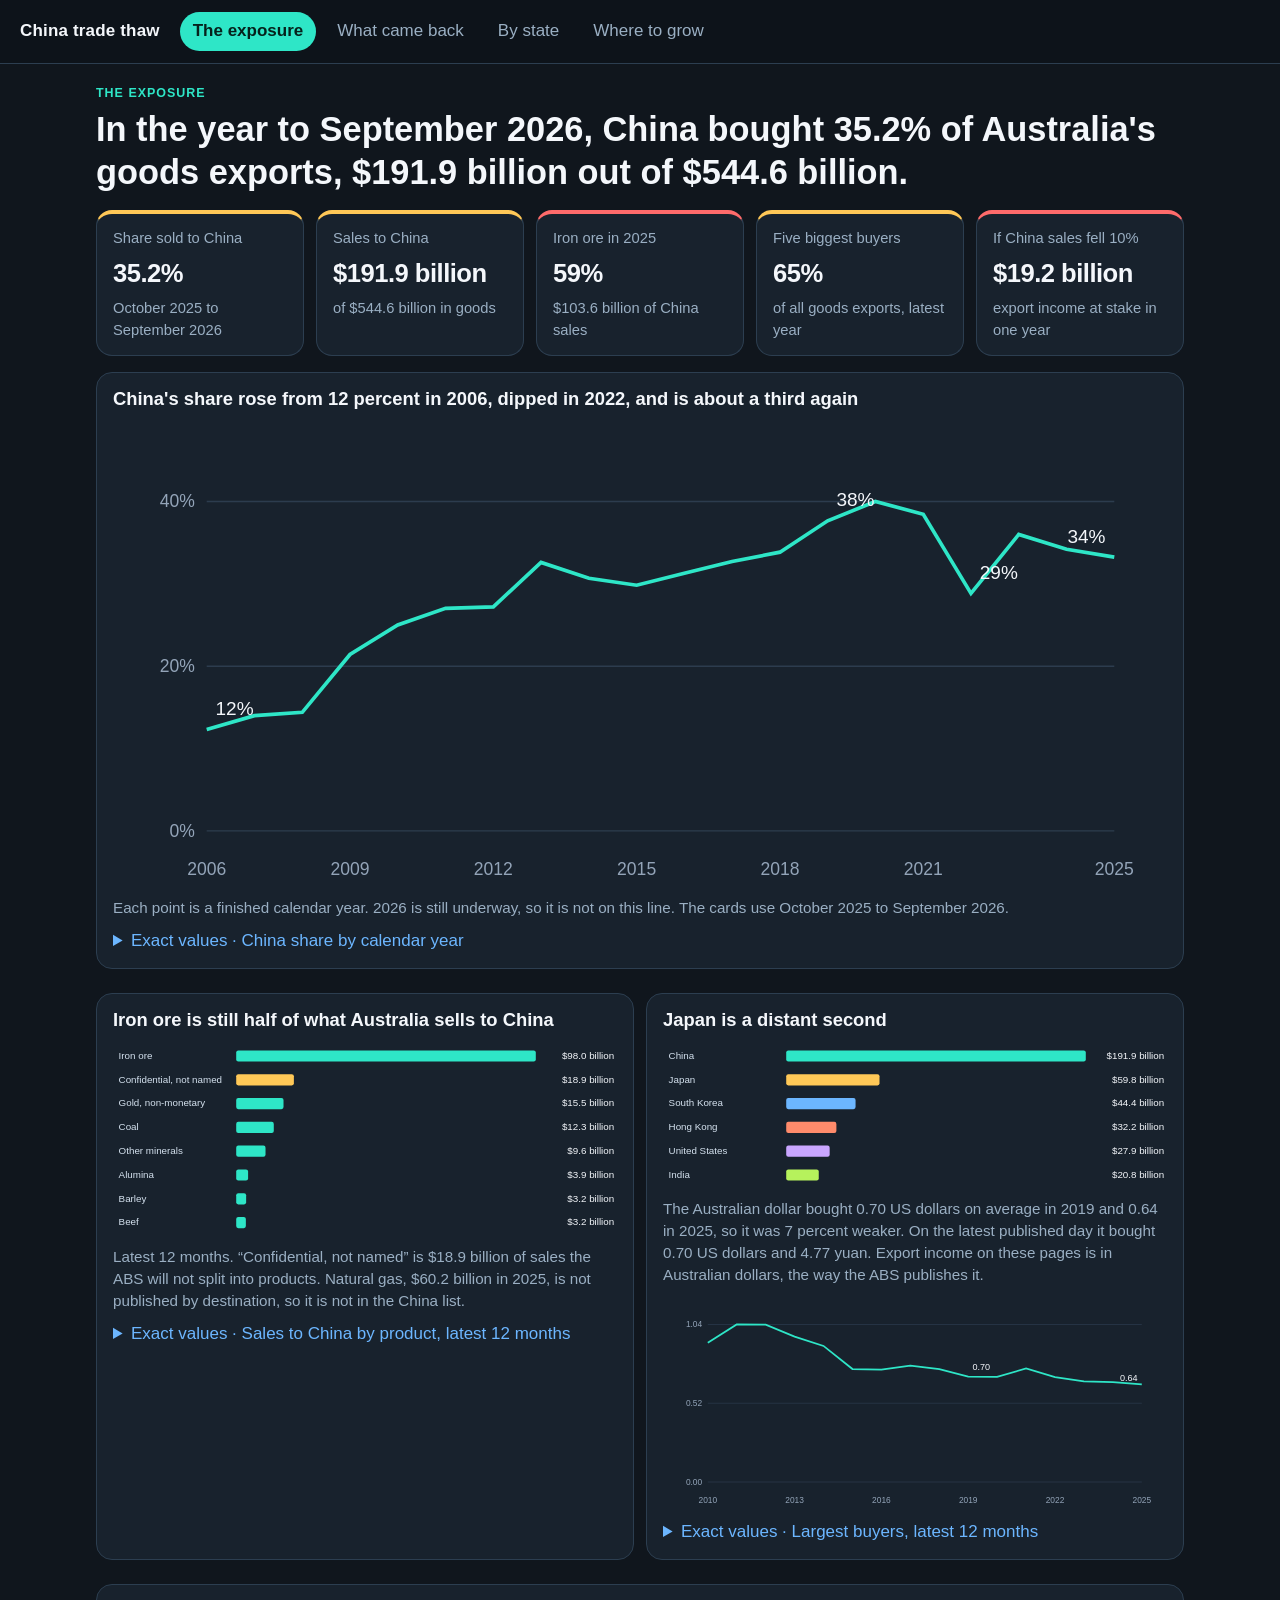
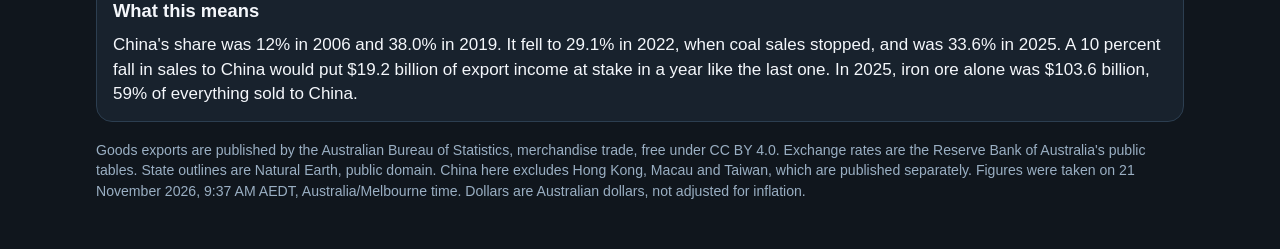
==== site/index.html @ 38d075c1 "Add the China trade thaw briefing and lakehouse. Merchandise exports from the ABS API show how much " ====
<!DOCTYPE html>
<html lang="en-AU">
<head>
<meta charset="utf-8">
<meta name="viewport" content="width=device-width, initial-scale=1">
<title>The exposure · China trade thaw</title>
<link rel="icon" href="favicon.ico">
<link rel="stylesheet" href="assets/style.css">
</head>
<body>
<header class="top">
  <div class="brand">China trade thaw</div>
  <nav><a href="index.html" aria-current="page">The exposure</a><a href="recovery.html">What came back</a><a href="states.html">By state</a><a href="grow.html">Where to grow</a></nav>
</header>
<main>

<section class="banner">
  <p class="kicker">The exposure</p>
  <h1>In the year to September 2026, China bought 35.2% of Australia's goods exports, $191.9 billion out of $544.6 billion.</h1>
</section>
<section class="kpis"><article class="kpi status-part"><p class="kpi-label">Share sold to China</p><p class="kpi-value">35.2%</p><p class="kpi-detail">October 2025 to September 2026</p></article><article class="kpi status-part"><p class="kpi-label">Sales to China</p><p class="kpi-value">$191.9 billion</p><p class="kpi-detail">of $544.6 billion in goods</p></article><article class="kpi status-down"><p class="kpi-label">Iron ore in 2025</p><p class="kpi-value">59%</p><p class="kpi-detail">$103.6 billion of China sales</p></article><article class="kpi status-part"><p class="kpi-label">Five biggest buyers</p><p class="kpi-value">65%</p><p class="kpi-detail">of all goods exports, latest year</p></article><article class="kpi status-down"><p class="kpi-label">If China sales fell 10%</p><p class="kpi-value">$19.2 billion</p><p class="kpi-detail">export income at stake in one year</p></article></section>
<section class="card">
  <h2>China's share rose from 12 percent in 2006, dipped in 2022, and is about a third again</h2>
  <svg class="chart" data-chart="china-share" viewBox="0 0 720 320" role="img" width="100%"><line x1="64" y1="55.0" x2="684" y2="55.0" stroke="#2c3c4e"></line><text class="chart-label" x="56" y="59.0" text-anchor="end" fill="#93a4b8" font-size="12">40%</text><line x1="64" y1="167.5" x2="684" y2="167.5" stroke="#2c3c4e"></line><text class="chart-label" x="56" y="171.5" text-anchor="end" fill="#93a4b8" font-size="12">20%</text><line x1="64" y1="280.0" x2="684" y2="280.0" stroke="#2c3c4e"></line><text class="chart-label" x="56" y="284.0" text-anchor="end" fill="#93a4b8" font-size="12">0%</text><polyline fill="none" stroke="#2ee6c7" stroke-width="2.5" points="64.0,210.7 96.6,201.3 129.3,199.0 161.9,159.5 194.5,139.3 227.2,128.0 259.8,127.0 292.4,96.6 325.1,107.4 357.7,112.2 390.3,104.0 422.9,96.0 455.6,89.6 488.2,68.2 520.8,55.0 553.5,63.7 586.1,117.8 618.7,77.5 651.4,87.6 684.0,93.0"></polyline><text class="chart-label year-label" data-year="2006" x="64.0" y="310" text-anchor="middle" fill="#93a4b8" font-size="12">2006</text><text class="chart-label year-label" data-year="2009" x="161.9" y="310" text-anchor="middle" fill="#93a4b8" font-size="12">2009</text><text class="chart-label year-label" data-year="2012" x="259.8" y="310" text-anchor="middle" fill="#93a4b8" font-size="12">2012</text><text class="chart-label year-label" data-year="2015" x="357.7" y="310" text-anchor="middle" fill="#93a4b8" font-size="12">2015</text><text class="chart-label year-label" data-year="2018" x="455.6" y="310" text-anchor="middle" fill="#93a4b8" font-size="12">2018</text><text class="chart-label year-label" data-year="2021" x="553.5" y="310" text-anchor="middle" fill="#93a4b8" font-size="12">2021</text><text class="chart-label year-label" data-year="2025" x="684.0" y="310" text-anchor="middle" fill="#93a4b8" font-size="12">2025</text><text class="chart-label" x="70.0" y="200.7" text-anchor="start" fill="#f4f7fb" font-size="13">12%</text><text class="chart-label" x="494.2" y="58.2" text-anchor="start" fill="#f4f7fb" font-size="13">38%</text><text class="chart-label" x="592.1" y="107.8" text-anchor="start" fill="#f4f7fb" font-size="13">29%</text><text class="chart-label" x="678.0" y="83.0" text-anchor="end" fill="#f4f7fb" font-size="13">34%</text></svg>
  <p class="note">Each point is a finished calendar year. 2026 is still underway, so it is not on this line. The cards use October 2025 to September 2026.</p>
  <details class="exact"><summary>Exact values · China share by calendar year</summary><table><thead><tr><th>Year</th><th>China share</th><th>Sales to China</th><th>All goods exports</th></tr></thead><tbody><tr><td>2006</td><td>12.4%</td><td>$20.4 billion</td><td>$163.8 billion</td></tr><tr><td>2007</td><td>14.1%</td><td>$23.8 billion</td><td>$168.4 billion</td></tr><tr><td>2008</td><td>14.5%</td><td>$32.3 billion</td><td>$222.3 billion</td></tr><tr><td>2009</td><td>21.6%</td><td>$42.5 billion</td><td>$196.6 billion</td></tr><tr><td>2010</td><td>25.3%</td><td>$58.4 billion</td><td>$231.1 billion</td></tr><tr><td>2011</td><td>27.3%</td><td>$71.5 billion</td><td>$261.7 billion</td></tr><tr><td>2012</td><td>27.5%</td><td>$68.1 billion</td><td>$247.7 billion</td></tr><tr><td>2013</td><td>32.9%</td><td>$86.3 billion</td><td>$262.0 billion</td></tr><tr><td>2014</td><td>31.0%</td><td>$82.4 billion</td><td>$265.9 billion</td></tr><tr><td>2015</td><td>30.1%</td><td>$75.2 billion</td><td>$249.6 billion</td></tr><tr><td>2016</td><td>31.6%</td><td>$81.7 billion</td><td>$258.5 billion</td></tr><tr><td>2017</td><td>33.0%</td><td>$99.6 billion</td><td>$301.3 billion</td></tr><tr><td>2018</td><td>34.2%</td><td>$117.8 billion</td><td>$344.6 billion</td></tr><tr><td>2019</td><td>38.0%</td><td>$148.4 billion</td><td>$390.0 billion</td></tr><tr><td>2020</td><td>40.4%</td><td>$146.6 billion</td><td>$362.7 billion</td></tr><tr><td>2021</td><td>38.8%</td><td>$177.9 billion</td><td>$458.2 billion</td></tr><tr><td>2022</td><td>29.1%</td><td>$173.0 billion</td><td>$593.9 billion</td></tr><tr><td>2023</td><td>36.4%</td><td>$203.2 billion</td><td>$558.6 billion</td></tr><tr><td>2024</td><td>34.6%</td><td>$178.7 billion</td><td>$517.0 billion</td></tr><tr><td>2025</td><td>33.6%</td><td>$175.9 billion</td><td>$523.6 billion</td></tr></tbody></table></details>
</section>
<section class="grid-2">
  <article class="card">
    <h2>Iron ore is still half of what Australia sells to China</h2>
    <svg class="chart" data-chart="china-goods" viewBox="0 0 720 280" role="img" width="100%"><text class="chart-label" x="8" y="24" fill="#d5e2ef" font-size="14">Iron ore</text><rect x="176" y="12" width="428.0" height="16" rx="3" fill="#2ee6c7"></rect><text class="chart-label" x="716" y="24" text-anchor="end" fill="#f4f7fb" font-size="14">$98.0 billion</text><text class="chart-label" x="8" y="58" fill="#d5e2ef" font-size="14">Confidential, not named</text><rect x="176" y="46" width="82.4" height="16" rx="3" fill="#ffc857"></rect><text class="chart-label" x="716" y="58" text-anchor="end" fill="#f4f7fb" font-size="14">$18.9 billion</text><text class="chart-label" x="8" y="92" fill="#d5e2ef" font-size="14">Gold, non-monetary</text><rect x="176" y="80" width="67.6" height="16" rx="3" fill="#2ee6c7"></rect><text class="chart-label" x="716" y="92" text-anchor="end" fill="#f4f7fb" font-size="14">$15.5 billion</text><text class="chart-label" x="8" y="126" fill="#d5e2ef" font-size="14">Coal</text><rect x="176" y="114" width="53.7" height="16" rx="3" fill="#2ee6c7"></rect><text class="chart-label" x="716" y="126" text-anchor="end" fill="#f4f7fb" font-size="14">$12.3 billion</text><text class="chart-label" x="8" y="160" fill="#d5e2ef" font-size="14">Other minerals</text><rect x="176" y="148" width="41.9" height="16" rx="3" fill="#2ee6c7"></rect><text class="chart-label" x="716" y="160" text-anchor="end" fill="#f4f7fb" font-size="14">$9.6 billion</text><text class="chart-label" x="8" y="194" fill="#d5e2ef" font-size="14">Alumina</text><rect x="176" y="182" width="17.0" height="16" rx="3" fill="#2ee6c7"></rect><text class="chart-label" x="716" y="194" text-anchor="end" fill="#f4f7fb" font-size="14">$3.9 billion</text><text class="chart-label" x="8" y="228" fill="#d5e2ef" font-size="14">Barley</text><rect x="176" y="216" width="14.2" height="16" rx="3" fill="#2ee6c7"></rect><text class="chart-label" x="716" y="228" text-anchor="end" fill="#f4f7fb" font-size="14">$3.2 billion</text><text class="chart-label" x="8" y="262" fill="#d5e2ef" font-size="14">Beef</text><rect x="176" y="250" width="13.8" height="16" rx="3" fill="#2ee6c7"></rect><text class="chart-label" x="716" y="262" text-anchor="end" fill="#f4f7fb" font-size="14">$3.2 billion</text></svg>
    <p class="note">Latest 12 months. “Confidential, not named” is $18.9 billion of sales the ABS will not split into products. Natural gas, $60.2 billion in 2025, is not published by destination, so it is not in the China list.</p>
    <details class="exact"><summary>Exact values · Sales to China by product, latest 12 months</summary><table><thead><tr><th>Product</th><th>Sales to China</th><th>Share of China sales</th></tr></thead><tbody><tr><td>Iron ore</td><td>$98.0 billion</td><td>51.1%</td></tr><tr><td>Confidential, not named</td><td>$18.9 billion</td><td>9.8%</td></tr><tr><td>Gold, non-monetary</td><td>$15.5 billion</td><td>8.1%</td></tr><tr><td>Coal</td><td>$12.3 billion</td><td>6.4%</td></tr><tr><td>Other minerals</td><td>$9.6 billion</td><td>5.0%</td></tr><tr><td>Alumina</td><td>$3.9 billion</td><td>2.0%</td></tr><tr><td>Barley</td><td>$3.2 billion</td><td>1.7%</td></tr><tr><td>Beef</td><td>$3.2 billion</td><td>1.6%</td></tr></tbody></table></details>
  </article>
  <article class="card">
    <h2>Japan is a distant second</h2>
    <svg class="chart" data-chart="partners" viewBox="0 0 720 212" role="img" width="100%"><text class="chart-label" x="8" y="24" fill="#d5e2ef" font-size="14">China</text><rect x="176" y="12" width="428.0" height="16" rx="3" fill="#2ee6c7"></rect><text class="chart-label" x="716" y="24" text-anchor="end" fill="#f4f7fb" font-size="14">$191.9 billion</text><text class="chart-label" x="8" y="58" fill="#d5e2ef" font-size="14">Japan</text><rect x="176" y="46" width="133.3" height="16" rx="3" fill="#ffc857"></rect><text class="chart-label" x="716" y="58" text-anchor="end" fill="#f4f7fb" font-size="14">$59.8 billion</text><text class="chart-label" x="8" y="92" fill="#d5e2ef" font-size="14">South Korea</text><rect x="176" y="80" width="99.1" height="16" rx="3" fill="#6cb6ff"></rect><text class="chart-label" x="716" y="92" text-anchor="end" fill="#f4f7fb" font-size="14">$44.4 billion</text><text class="chart-label" x="8" y="126" fill="#d5e2ef" font-size="14">Hong Kong</text><rect x="176" y="114" width="71.7" height="16" rx="3" fill="#ff8b6b"></rect><text class="chart-label" x="716" y="126" text-anchor="end" fill="#f4f7fb" font-size="14">$32.2 billion</text><text class="chart-label" x="8" y="160" fill="#d5e2ef" font-size="14">United States</text><rect x="176" y="148" width="62.1" height="16" rx="3" fill="#c9a6ff"></rect><text class="chart-label" x="716" y="160" text-anchor="end" fill="#f4f7fb" font-size="14">$27.9 billion</text><text class="chart-label" x="8" y="194" fill="#d5e2ef" font-size="14">India</text><rect x="176" y="182" width="46.5" height="16" rx="3" fill="#b6f25c"></rect><text class="chart-label" x="716" y="194" text-anchor="end" fill="#f4f7fb" font-size="14">$20.8 billion</text></svg>
    <p class="note">The Australian dollar bought 0.70 US dollars on average in 2019 and 0.64 in 2025, so it was 7 percent weaker. On the latest published day it bought 0.70 US dollars and 4.77 yuan. Export income on these pages is in Australian dollars, the way the ABS publishes it.</p>
    <svg class="chart" data-chart="aud-usd" viewBox="0 0 720 320" role="img" width="100%"><line x1="64" y1="55.0" x2="684" y2="55.0" stroke="#2c3c4e"></line><text class="chart-label" x="56" y="59.0" text-anchor="end" fill="#93a4b8" font-size="12">1.04</text><line x1="64" y1="167.5" x2="684" y2="167.5" stroke="#2c3c4e"></line><text class="chart-label" x="56" y="171.5" text-anchor="end" fill="#93a4b8" font-size="12">0.52</text><line x1="64" y1="280.0" x2="684" y2="280.0" stroke="#2c3c4e"></line><text class="chart-label" x="56" y="284.0" text-anchor="end" fill="#93a4b8" font-size="12">0.00</text><polyline fill="none" stroke="#2ee6c7" stroke-width="2.5" points="64.0,81.1 105.3,55.0 146.7,55.3 188.0,72.4 229.3,85.6 270.7,118.6 312.0,119.3 353.3,113.7 394.7,118.9 436.0,129.5 477.3,129.9 518.7,117.9 560.0,130.1 601.3,136.4 642.7,137.2 684.0,140.6"></polyline><text class="chart-label year-label" data-year="2010" x="64.0" y="310" text-anchor="middle" fill="#93a4b8" font-size="12">2010</text><text class="chart-label year-label" data-year="2013" x="188.0" y="310" text-anchor="middle" fill="#93a4b8" font-size="12">2013</text><text class="chart-label year-label" data-year="2016" x="312.0" y="310" text-anchor="middle" fill="#93a4b8" font-size="12">2016</text><text class="chart-label year-label" data-year="2019" x="436.0" y="310" text-anchor="middle" fill="#93a4b8" font-size="12">2019</text><text class="chart-label year-label" data-year="2022" x="560.0" y="310" text-anchor="middle" fill="#93a4b8" font-size="12">2022</text><text class="chart-label year-label" data-year="2025" x="684.0" y="310" text-anchor="middle" fill="#93a4b8" font-size="12">2025</text><text class="chart-label" x="442.0" y="119.5" text-anchor="start" fill="#f4f7fb" font-size="13">0.70</text><text class="chart-label" x="678.0" y="135.5" text-anchor="end" fill="#f4f7fb" font-size="13">0.64</text></svg>
    <details class="exact"><summary>Exact values · Largest buyers, latest 12 months</summary><table><thead><tr><th>Buyer</th><th>Goods exports</th><th>Share of all goods</th></tr></thead><tbody><tr><td>China</td><td>$191.9 billion</td><td>35.2%</td></tr><tr><td>Japan</td><td>$59.8 billion</td><td>11.0%</td></tr><tr><td>South Korea</td><td>$44.4 billion</td><td>8.2%</td></tr><tr><td>Hong Kong</td><td>$32.2 billion</td><td>5.9%</td></tr><tr><td>United States</td><td>$27.9 billion</td><td>5.1%</td></tr><tr><td>India</td><td>$20.8 billion</td><td>3.8%</td></tr></tbody></table></details>
  </article>
</section>
<section class="means"><h2>What this means</h2><p>China's share was 12% in 2006 and 38.0% in 2019. It fell to 29.1% in 2022, when coal sales stopped, and was 33.6% in 2025. A 10 percent fall in sales to China would put $19.2 billion of export income at stake in a year like the last one. In 2025, iron ore alone was $103.6 billion, 59% of everything sold to China.</p></section>

<footer class="sources">
  <p>Goods exports are published by the Australian Bureau of Statistics, merchandise trade, free under CC BY 4.0.
  Exchange rates are the Reserve Bank of Australia's public tables. State outlines are Natural Earth, public domain.
  China here excludes Hong Kong, Macau and Taiwan, which are published separately.
  Figures were taken on 21 November 2026, 9:37 AM AEDT, Australia/Melbourne time.
  Dollars are Australian dollars, not adjusted for inflation.</p>
</footer>
</main>
<script src="assets/app.js"></script>
</body>
</html>
---- site/assets/style.css ----
:root {
  color-scheme: dark;
  --bg: #10161d;
  --card: #18222d;
  --line: #2c3e50;
  --text: #f4f7fb;
  --muted: #9aafc3;
  --teal: #2ee6c7;
  --amber: #ffc857;
  --coral: #ff6b6b;
  --blue: #6cb6ff;
}

* { box-sizing: border-box; }

body {
  margin: 0;
  background: var(--bg);
  color: var(--text);
  font: 17px/1.45 "Segoe UI", "Helvetica Neue", Arial, sans-serif;
}

.top {
  display: flex;
  flex-wrap: wrap;
  align-items: center;
  gap: 12px 20px;
  padding: 12px 20px;
  border-bottom: 1px solid var(--line);
  background: #0d131a;
  position: sticky;
  top: 0;
  z-index: 2;
}

.brand {
  font-weight: 700;
  letter-spacing: 0.01em;
}

nav {
  display: flex;
  flex-wrap: wrap;
  gap: 8px;
}

nav a {
  color: var(--muted);
  text-decoration: none;
  padding: 6px 12px;
  border-radius: 999px;
  border: 1px solid transparent;
}

nav a[aria-current="page"] {
  color: #06221c;
  background: var(--teal);
  font-weight: 700;
}

main {
  max-width: 1120px;
  margin: 0 auto;
  padding: 20px 16px 48px;
}

.banner h1 {
  font-size: clamp(1.6rem, 3vw, 2.15rem);
  line-height: 1.25;
  margin: 6px 0 0;
}

.kicker {
  margin: 0;
  color: var(--teal);
  font-weight: 700;
  text-transform: uppercase;
  letter-spacing: 0.08em;
  font-size: 0.78rem;
}

.kpis {
  display: grid;
  grid-template-columns: repeat(5, 1fr);
  gap: 12px;
  margin: 16px 0;
}

.kpi, .card, .means {
  background: var(--card);
  border: 1px solid var(--line);
  border-radius: 16px;
  padding: 14px 16px;
}

.kpi {
  border-top: 4px solid var(--line);
}

.kpi.status-back { border-top-color: var(--teal); }
.kpi.status-part { border-top-color: var(--amber); }
.kpi.status-down { border-top-color: var(--coral); }

.kpi-label, .kpi-detail, .note, footer {
  color: var(--muted);
}

.kpi-label, .kpi-detail { margin: 0; font-size: 0.92rem; }
.kpi-value {
  margin: 6px 0;
  font-size: clamp(1.45rem, 2vw, 1.9rem);
  font-weight: 750;
  letter-spacing: -0.02em;
}

.card { margin: 12px 0; }
.card h2, .means h2, .panel h3 {
  font-size: 1.15rem;
  line-height: 1.3;
  margin: 0 0 10px;
}

.grid-2 {
  display: grid;
  grid-template-columns: 1fr 1fr;
  gap: 12px;
}

.note { margin: 8px 0 0; font-size: 0.95rem; }

.means { margin-top: 12px; }
.means p { margin: 0; }

.pills { display: flex; flex-wrap: wrap; gap: 8px; margin-bottom: 12px; }
.pills button {
  background: transparent;
  color: var(--text);
  border: 1px solid var(--line);
  border-radius: 999px;
  padding: 6px 12px;
  font: inherit;
  cursor: pointer;
}
.pills button.on {
  background: var(--blue);
  color: #07121c;
  border-color: var(--blue);
  font-weight: 700;
}

svg.chart { display: block; max-width: 100%; height: auto; }
svg text { font-family: "Segoe UI", "Helvetica Neue", Arial, sans-serif; }

.legend { display: flex; flex-wrap: wrap; gap: 10px 16px; list-style: none; padding: 8px 0 0; margin: 0; }
.legend li { display: flex; align-items: center; gap: 6px; color: var(--muted); font-size: 0.92rem; }
.legend i { width: 14px; height: 14px; border-radius: 3px; display: inline-block; }

details.exact { margin-top: 10px; }
details.exact summary { cursor: pointer; color: var(--blue); }
table { width: 100%; border-collapse: collapse; margin-top: 8px; font-size: 0.92rem; }
th, td { text-align: left; padding: 6px 8px; border-bottom: 1px solid var(--line); vertical-align: top; }
th { color: var(--muted); font-weight: 650; }

footer.sources { margin-top: 18px; font-size: 0.88rem; }
footer.sources p { margin: 0; }

@media (max-width: 980px) {
  .kpis { grid-template-columns: 1fr 1fr; }
  .grid-2 { grid-template-columns: 1fr; }
}

@media (max-width: 640px) {
  .kpis { grid-template-columns: 1fr; }
}
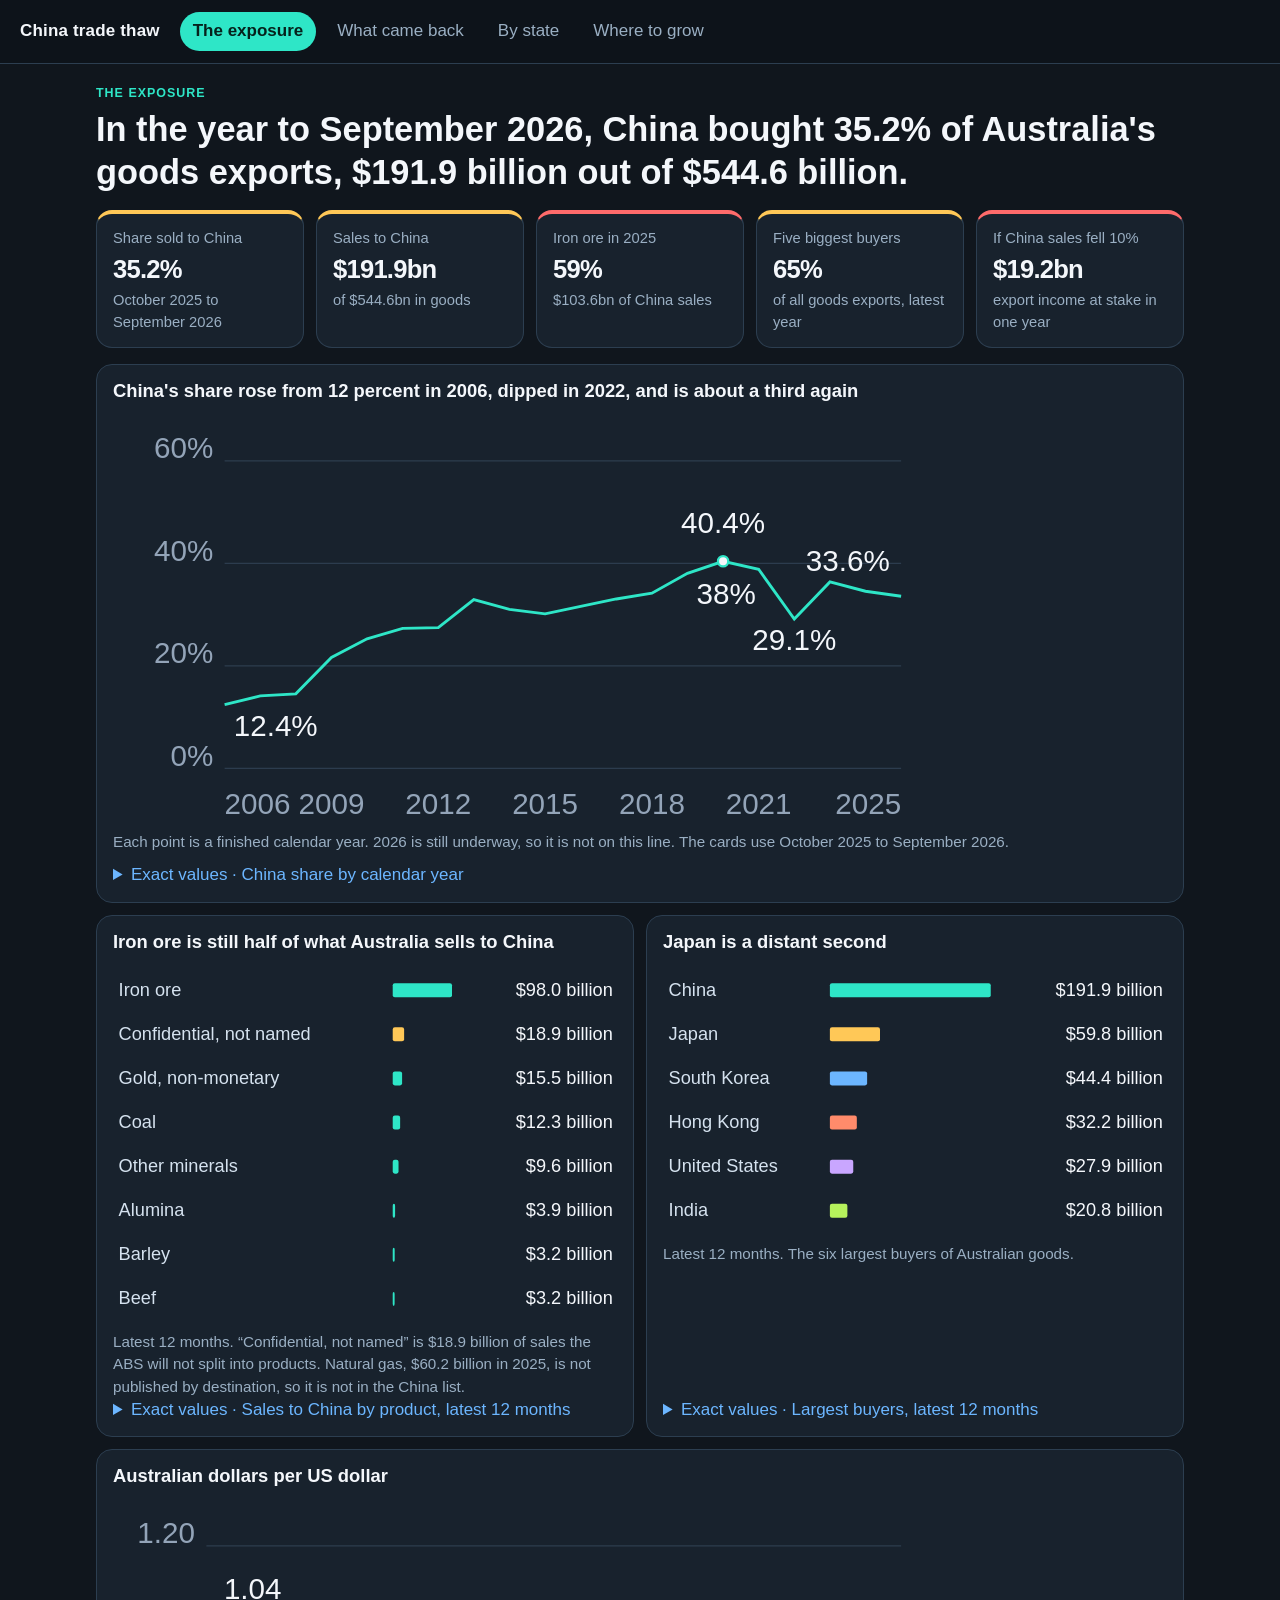
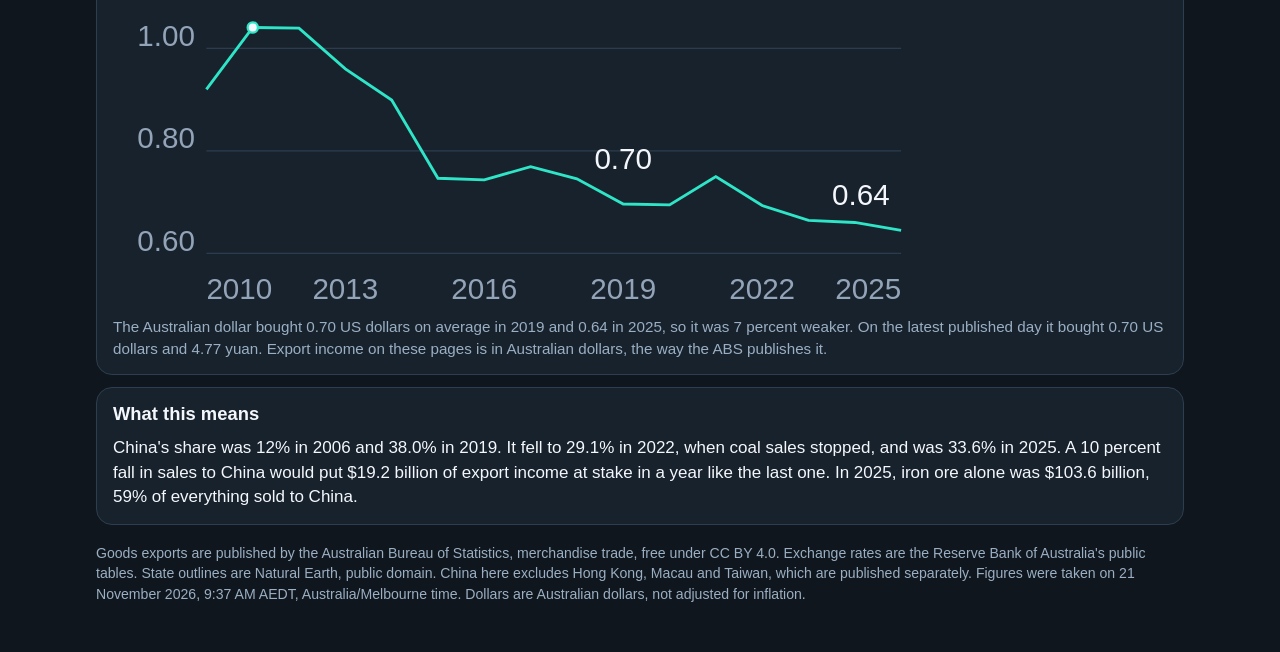
==== commit 4a2ae587: "Polish the briefing charts so labels and KPI values stay readable. Keep the dark cards and the recor" ====
--- a/site/index.html
+++ b/site/index.html
@@ -18,27 +18,31 @@
   <p class="kicker">The exposure</p>
   <h1>In the year to September 2026, China bought 35.2% of Australia's goods exports, $191.9 billion out of $544.6 billion.</h1>
 </section>
-<section class="kpis"><article class="kpi status-part"><p class="kpi-label">Share sold to China</p><p class="kpi-value">35.2%</p><p class="kpi-detail">October 2025 to September 2026</p></article><article class="kpi status-part"><p class="kpi-label">Sales to China</p><p class="kpi-value">$191.9 billion</p><p class="kpi-detail">of $544.6 billion in goods</p></article><article class="kpi status-down"><p class="kpi-label">Iron ore in 2025</p><p class="kpi-value">59%</p><p class="kpi-detail">$103.6 billion of China sales</p></article><article class="kpi status-part"><p class="kpi-label">Five biggest buyers</p><p class="kpi-value">65%</p><p class="kpi-detail">of all goods exports, latest year</p></article><article class="kpi status-down"><p class="kpi-label">If China sales fell 10%</p><p class="kpi-value">$19.2 billion</p><p class="kpi-detail">export income at stake in one year</p></article></section>
+<section class="kpis"><article class="kpi status-part"><p class="kpi-label">Share sold to China</p><p class="kpi-value">35.2%</p><p class="kpi-detail">October 2025 to September 2026</p></article><article class="kpi status-part"><p class="kpi-label">Sales to China</p><p class="kpi-value">$191.9bn</p><p class="kpi-detail">of $544.6bn in goods</p></article><article class="kpi status-down"><p class="kpi-label">Iron ore in 2025</p><p class="kpi-value">59%</p><p class="kpi-detail">$103.6bn of China sales</p></article><article class="kpi status-part"><p class="kpi-label">Five biggest buyers</p><p class="kpi-value">65%</p><p class="kpi-detail">of all goods exports, latest year</p></article><article class="kpi status-down"><p class="kpi-label">If China sales fell 10%</p><p class="kpi-value">$19.2bn</p><p class="kpi-detail">export income at stake in one year</p></article></section>
 <section class="card">
   <h2>China's share rose from 12 percent in 2006, dipped in 2022, and is about a third again</h2>
-  <svg class="chart" data-chart="china-share" viewBox="0 0 720 320" role="img" width="100%"><line x1="64" y1="55.0" x2="684" y2="55.0" stroke="#2c3c4e"></line><text class="chart-label" x="56" y="59.0" text-anchor="end" fill="#93a4b8" font-size="12">40%</text><line x1="64" y1="167.5" x2="684" y2="167.5" stroke="#2c3c4e"></line><text class="chart-label" x="56" y="171.5" text-anchor="end" fill="#93a4b8" font-size="12">20%</text><line x1="64" y1="280.0" x2="684" y2="280.0" stroke="#2c3c4e"></line><text class="chart-label" x="56" y="284.0" text-anchor="end" fill="#93a4b8" font-size="12">0%</text><polyline fill="none" stroke="#2ee6c7" stroke-width="2.5" points="64.0,210.7 96.6,201.3 129.3,199.0 161.9,159.5 194.5,139.3 227.2,128.0 259.8,127.0 292.4,96.6 325.1,107.4 357.7,112.2 390.3,104.0 422.9,96.0 455.6,89.6 488.2,68.2 520.8,55.0 553.5,63.7 586.1,117.8 618.7,77.5 651.4,87.6 684.0,93.0"></polyline><text class="chart-label year-label" data-year="2006" x="64.0" y="310" text-anchor="middle" fill="#93a4b8" font-size="12">2006</text><text class="chart-label year-label" data-year="2009" x="161.9" y="310" text-anchor="middle" fill="#93a4b8" font-size="12">2009</text><text class="chart-label year-label" data-year="2012" x="259.8" y="310" text-anchor="middle" fill="#93a4b8" font-size="12">2012</text><text class="chart-label year-label" data-year="2015" x="357.7" y="310" text-anchor="middle" fill="#93a4b8" font-size="12">2015</text><text class="chart-label year-label" data-year="2018" x="455.6" y="310" text-anchor="middle" fill="#93a4b8" font-size="12">2018</text><text class="chart-label year-label" data-year="2021" x="553.5" y="310" text-anchor="middle" fill="#93a4b8" font-size="12">2021</text><text class="chart-label year-label" data-year="2025" x="684.0" y="310" text-anchor="middle" fill="#93a4b8" font-size="12">2025</text><text class="chart-label" x="70.0" y="200.7" text-anchor="start" fill="#f4f7fb" font-size="13">12%</text><text class="chart-label" x="494.2" y="58.2" text-anchor="start" fill="#f4f7fb" font-size="13">38%</text><text class="chart-label" x="592.1" y="107.8" text-anchor="start" fill="#f4f7fb" font-size="13">29%</text><text class="chart-label" x="678.0" y="83.0" text-anchor="end" fill="#f4f7fb" font-size="13">34%</text></svg>
+  <div class="chart-scroll"><svg class="chart" data-chart="china-share" viewBox="0 0 720 360" role="img" width="100%"><line x1="98" y1="312.0" x2="692" y2="312.0" stroke="#2c3c4e"></line><text class="chart-label tick" x="88" y="309.9" text-anchor="end" fill="#93a4b8" font-size="26">0%</text><line x1="98" y1="222.0" x2="692" y2="222.0" stroke="#2c3c4e"></line><text class="chart-label tick" x="88" y="219.9" text-anchor="end" fill="#93a4b8" font-size="26">20%</text><line x1="98" y1="132.0" x2="692" y2="132.0" stroke="#2c3c4e"></line><text class="chart-label tick" x="88" y="129.9" text-anchor="end" fill="#93a4b8" font-size="26">40%</text><line x1="98" y1="42.0" x2="692" y2="42.0" stroke="#2c3c4e"></line><text class="chart-label tick" x="88" y="39.9" text-anchor="end" fill="#93a4b8" font-size="26">60%</text><polyline fill="none" stroke="#2ee6c7" stroke-width="2.5" points="98.0,256.0 129.3,248.4 160.5,246.6 191.8,214.6 223.1,198.3 254.3,189.1 285.6,188.4 316.8,163.8 348.1,172.5 379.4,176.4 410.6,169.8 441.9,163.3 473.2,158.2 504.4,140.8 535.7,130.2 566.9,137.2 598.2,180.9 629.5,148.3 660.7,156.5 692.0,160.9"></polyline><circle data-peak-point="1" data-year="2020" cx="535.7" cy="130.2" r="4.5" fill="#f4f7fb" stroke="#2ee6c7" stroke-width="2"></circle><text class="chart-label year-label" data-year="2006" x="98.0" y="352" text-anchor="start" fill="#93a4b8" font-size="26">2006</text><text class="chart-label year-label" data-year="2009" x="191.8" y="352" text-anchor="middle" fill="#93a4b8" font-size="26">2009</text><text class="chart-label year-label" data-year="2012" x="285.6" y="352" text-anchor="middle" fill="#93a4b8" font-size="26">2012</text><text class="chart-label year-label" data-year="2015" x="379.4" y="352" text-anchor="middle" fill="#93a4b8" font-size="26">2015</text><text class="chart-label year-label" data-year="2018" x="473.2" y="352" text-anchor="middle" fill="#93a4b8" font-size="26">2018</text><text class="chart-label year-label" data-year="2021" x="566.9" y="352" text-anchor="middle" fill="#93a4b8" font-size="26">2021</text><text class="chart-label year-label" data-year="2025" x="692.0" y="352" text-anchor="end" fill="#93a4b8" font-size="26">2025</text><text class="chart-label callout" data-year="2006" x="106.0" y="283.3" text-anchor="start" fill="#f4f7fb" font-size="26">12.4%</text><text class="chart-label callout" data-year="2019" x="512.4" y="168.1" text-anchor="start" fill="#f4f7fb" font-size="26">38%</text><text class="chart-label callout" data-year="2022" x="598.2" y="208.2" text-anchor="middle" fill="#f4f7fb" font-size="26">29.1%</text><text class="chart-label callout" data-year="2025" x="682.0" y="138.8" text-anchor="end" fill="#f4f7fb" font-size="26">33.6%</text><text class="chart-label callout" data-year="2020" data-peak="1" x="535.7" y="105.5" text-anchor="middle" fill="#f4f7fb" font-size="26">40.4%</text></svg></div>
   <p class="note">Each point is a finished calendar year. 2026 is still underway, so it is not on this line. The cards use October 2025 to September 2026.</p>
   <details class="exact"><summary>Exact values · China share by calendar year</summary><table><thead><tr><th>Year</th><th>China share</th><th>Sales to China</th><th>All goods exports</th></tr></thead><tbody><tr><td>2006</td><td>12.4%</td><td>$20.4 billion</td><td>$163.8 billion</td></tr><tr><td>2007</td><td>14.1%</td><td>$23.8 billion</td><td>$168.4 billion</td></tr><tr><td>2008</td><td>14.5%</td><td>$32.3 billion</td><td>$222.3 billion</td></tr><tr><td>2009</td><td>21.6%</td><td>$42.5 billion</td><td>$196.6 billion</td></tr><tr><td>2010</td><td>25.3%</td><td>$58.4 billion</td><td>$231.1 billion</td></tr><tr><td>2011</td><td>27.3%</td><td>$71.5 billion</td><td>$261.7 billion</td></tr><tr><td>2012</td><td>27.5%</td><td>$68.1 billion</td><td>$247.7 billion</td></tr><tr><td>2013</td><td>32.9%</td><td>$86.3 billion</td><td>$262.0 billion</td></tr><tr><td>2014</td><td>31.0%</td><td>$82.4 billion</td><td>$265.9 billion</td></tr><tr><td>2015</td><td>30.1%</td><td>$75.2 billion</td><td>$249.6 billion</td></tr><tr><td>2016</td><td>31.6%</td><td>$81.7 billion</td><td>$258.5 billion</td></tr><tr><td>2017</td><td>33.0%</td><td>$99.6 billion</td><td>$301.3 billion</td></tr><tr><td>2018</td><td>34.2%</td><td>$117.8 billion</td><td>$344.6 billion</td></tr><tr><td>2019</td><td>38.0%</td><td>$148.4 billion</td><td>$390.0 billion</td></tr><tr><td>2020</td><td>40.4%</td><td>$146.6 billion</td><td>$362.7 billion</td></tr><tr><td>2021</td><td>38.8%</td><td>$177.9 billion</td><td>$458.2 billion</td></tr><tr><td>2022</td><td>29.1%</td><td>$173.0 billion</td><td>$593.9 billion</td></tr><tr><td>2023</td><td>36.4%</td><td>$203.2 billion</td><td>$558.6 billion</td></tr><tr><td>2024</td><td>34.6%</td><td>$178.7 billion</td><td>$517.0 billion</td></tr><tr><td>2025</td><td>33.6%</td><td>$175.9 billion</td><td>$523.6 billion</td></tr></tbody></table></details>
 </section>
 <section class="grid-2">
   <article class="card">
     <h2>Iron ore is still half of what Australia sells to China</h2>
-    <svg class="chart" data-chart="china-goods" viewBox="0 0 720 280" role="img" width="100%"><text class="chart-label" x="8" y="24" fill="#d5e2ef" font-size="14">Iron ore</text><rect x="176" y="12" width="428.0" height="16" rx="3" fill="#2ee6c7"></rect><text class="chart-label" x="716" y="24" text-anchor="end" fill="#f4f7fb" font-size="14">$98.0 billion</text><text class="chart-label" x="8" y="58" fill="#d5e2ef" font-size="14">Confidential, not named</text><rect x="176" y="46" width="82.4" height="16" rx="3" fill="#ffc857"></rect><text class="chart-label" x="716" y="58" text-anchor="end" fill="#f4f7fb" font-size="14">$18.9 billion</text><text class="chart-label" x="8" y="92" fill="#d5e2ef" font-size="14">Gold, non-monetary</text><rect x="176" y="80" width="67.6" height="16" rx="3" fill="#2ee6c7"></rect><text class="chart-label" x="716" y="92" text-anchor="end" fill="#f4f7fb" font-size="14">$15.5 billion</text><text class="chart-label" x="8" y="126" fill="#d5e2ef" font-size="14">Coal</text><rect x="176" y="114" width="53.7" height="16" rx="3" fill="#2ee6c7"></rect><text class="chart-label" x="716" y="126" text-anchor="end" fill="#f4f7fb" font-size="14">$12.3 billion</text><text class="chart-label" x="8" y="160" fill="#d5e2ef" font-size="14">Other minerals</text><rect x="176" y="148" width="41.9" height="16" rx="3" fill="#2ee6c7"></rect><text class="chart-label" x="716" y="160" text-anchor="end" fill="#f4f7fb" font-size="14">$9.6 billion</text><text class="chart-label" x="8" y="194" fill="#d5e2ef" font-size="14">Alumina</text><rect x="176" y="182" width="17.0" height="16" rx="3" fill="#2ee6c7"></rect><text class="chart-label" x="716" y="194" text-anchor="end" fill="#f4f7fb" font-size="14">$3.9 billion</text><text class="chart-label" x="8" y="228" fill="#d5e2ef" font-size="14">Barley</text><rect x="176" y="216" width="14.2" height="16" rx="3" fill="#2ee6c7"></rect><text class="chart-label" x="716" y="228" text-anchor="end" fill="#f4f7fb" font-size="14">$3.2 billion</text><text class="chart-label" x="8" y="262" fill="#d5e2ef" font-size="14">Beef</text><rect x="176" y="250" width="13.8" height="16" rx="3" fill="#2ee6c7"></rect><text class="chart-label" x="716" y="262" text-anchor="end" fill="#f4f7fb" font-size="14">$3.2 billion</text></svg>
+    <div class="chart-scroll"><svg class="chart" data-chart="china-goods" viewBox="0 0 720 514" role="img" width="100%"><text class="chart-label" x="8" y="45.1" fill="#d5e2ef" font-size="26">Iron ore</text><rect x="399.6" y="27.5" width="84.7" height="20" rx="3" fill="#2ee6c7"></rect><text class="chart-label" x="714" y="45.1" text-anchor="end" fill="#f4f7fb" font-size="26">$98.0 billion</text><text class="chart-label" x="8" y="108.1" fill="#d5e2ef" font-size="26">Confidential, not named</text><rect x="399.6" y="90.5" width="16.3" height="20" rx="3" fill="#ffc857"></rect><text class="chart-label" x="714" y="108.1" text-anchor="end" fill="#f4f7fb" font-size="26">$18.9 billion</text><text class="chart-label" x="8" y="171.1" fill="#d5e2ef" font-size="26">Gold, non-monetary</text><rect x="399.6" y="153.5" width="13.4" height="20" rx="3" fill="#2ee6c7"></rect><text class="chart-label" x="714" y="171.1" text-anchor="end" fill="#f4f7fb" font-size="26">$15.5 billion</text><text class="chart-label" x="8" y="234.1" fill="#d5e2ef" font-size="26">Coal</text><rect x="399.6" y="216.5" width="10.6" height="20" rx="3" fill="#2ee6c7"></rect><text class="chart-label" x="714" y="234.1" text-anchor="end" fill="#f4f7fb" font-size="26">$12.3 billion</text><text class="chart-label" x="8" y="297.1" fill="#d5e2ef" font-size="26">Other minerals</text><rect x="399.6" y="279.5" width="8.3" height="20" rx="3" fill="#2ee6c7"></rect><text class="chart-label" x="714" y="297.1" text-anchor="end" fill="#f4f7fb" font-size="26">$9.6 billion</text><text class="chart-label" x="8" y="360.1" fill="#d5e2ef" font-size="26">Alumina</text><rect x="399.6" y="342.5" width="3.4" height="20" rx="3" fill="#2ee6c7"></rect><text class="chart-label" x="714" y="360.1" text-anchor="end" fill="#f4f7fb" font-size="26">$3.9 billion</text><text class="chart-label" x="8" y="423.1" fill="#d5e2ef" font-size="26">Barley</text><rect x="399.6" y="405.5" width="2.8" height="20" rx="3" fill="#2ee6c7"></rect><text class="chart-label" x="714" y="423.1" text-anchor="end" fill="#f4f7fb" font-size="26">$3.2 billion</text><text class="chart-label" x="8" y="486.1" fill="#d5e2ef" font-size="26">Beef</text><rect x="399.6" y="468.5" width="2.7" height="20" rx="3" fill="#2ee6c7"></rect><text class="chart-label" x="714" y="486.1" text-anchor="end" fill="#f4f7fb" font-size="26">$3.2 billion</text></svg></div>
     <p class="note">Latest 12 months. “Confidential, not named” is $18.9 billion of sales the ABS will not split into products. Natural gas, $60.2 billion in 2025, is not published by destination, so it is not in the China list.</p>
     <details class="exact"><summary>Exact values · Sales to China by product, latest 12 months</summary><table><thead><tr><th>Product</th><th>Sales to China</th><th>Share of China sales</th></tr></thead><tbody><tr><td>Iron ore</td><td>$98.0 billion</td><td>51.1%</td></tr><tr><td>Confidential, not named</td><td>$18.9 billion</td><td>9.8%</td></tr><tr><td>Gold, non-monetary</td><td>$15.5 billion</td><td>8.1%</td></tr><tr><td>Coal</td><td>$12.3 billion</td><td>6.4%</td></tr><tr><td>Other minerals</td><td>$9.6 billion</td><td>5.0%</td></tr><tr><td>Alumina</td><td>$3.9 billion</td><td>2.0%</td></tr><tr><td>Barley</td><td>$3.2 billion</td><td>1.7%</td></tr><tr><td>Beef</td><td>$3.2 billion</td><td>1.6%</td></tr></tbody></table></details>
   </article>
   <article class="card">
     <h2>Japan is a distant second</h2>
-    <svg class="chart" data-chart="partners" viewBox="0 0 720 212" role="img" width="100%"><text class="chart-label" x="8" y="24" fill="#d5e2ef" font-size="14">China</text><rect x="176" y="12" width="428.0" height="16" rx="3" fill="#2ee6c7"></rect><text class="chart-label" x="716" y="24" text-anchor="end" fill="#f4f7fb" font-size="14">$191.9 billion</text><text class="chart-label" x="8" y="58" fill="#d5e2ef" font-size="14">Japan</text><rect x="176" y="46" width="133.3" height="16" rx="3" fill="#ffc857"></rect><text class="chart-label" x="716" y="58" text-anchor="end" fill="#f4f7fb" font-size="14">$59.8 billion</text><text class="chart-label" x="8" y="92" fill="#d5e2ef" font-size="14">South Korea</text><rect x="176" y="80" width="99.1" height="16" rx="3" fill="#6cb6ff"></rect><text class="chart-label" x="716" y="92" text-anchor="end" fill="#f4f7fb" font-size="14">$44.4 billion</text><text class="chart-label" x="8" y="126" fill="#d5e2ef" font-size="14">Hong Kong</text><rect x="176" y="114" width="71.7" height="16" rx="3" fill="#ff8b6b"></rect><text class="chart-label" x="716" y="126" text-anchor="end" fill="#f4f7fb" font-size="14">$32.2 billion</text><text class="chart-label" x="8" y="160" fill="#d5e2ef" font-size="14">United States</text><rect x="176" y="148" width="62.1" height="16" rx="3" fill="#c9a6ff"></rect><text class="chart-label" x="716" y="160" text-anchor="end" fill="#f4f7fb" font-size="14">$27.9 billion</text><text class="chart-label" x="8" y="194" fill="#d5e2ef" font-size="14">India</text><rect x="176" y="182" width="46.5" height="16" rx="3" fill="#b6f25c"></rect><text class="chart-label" x="716" y="194" text-anchor="end" fill="#f4f7fb" font-size="14">$20.8 billion</text></svg>
-    <p class="note">The Australian dollar bought 0.70 US dollars on average in 2019 and 0.64 in 2025, so it was 7 percent weaker. On the latest published day it bought 0.70 US dollars and 4.77 yuan. Export income on these pages is in Australian dollars, the way the ABS publishes it.</p>
-    <svg class="chart" data-chart="aud-usd" viewBox="0 0 720 320" role="img" width="100%"><line x1="64" y1="55.0" x2="684" y2="55.0" stroke="#2c3c4e"></line><text class="chart-label" x="56" y="59.0" text-anchor="end" fill="#93a4b8" font-size="12">1.04</text><line x1="64" y1="167.5" x2="684" y2="167.5" stroke="#2c3c4e"></line><text class="chart-label" x="56" y="171.5" text-anchor="end" fill="#93a4b8" font-size="12">0.52</text><line x1="64" y1="280.0" x2="684" y2="280.0" stroke="#2c3c4e"></line><text class="chart-label" x="56" y="284.0" text-anchor="end" fill="#93a4b8" font-size="12">0.00</text><polyline fill="none" stroke="#2ee6c7" stroke-width="2.5" points="64.0,81.1 105.3,55.0 146.7,55.3 188.0,72.4 229.3,85.6 270.7,118.6 312.0,119.3 353.3,113.7 394.7,118.9 436.0,129.5 477.3,129.9 518.7,117.9 560.0,130.1 601.3,136.4 642.7,137.2 684.0,140.6"></polyline><text class="chart-label year-label" data-year="2010" x="64.0" y="310" text-anchor="middle" fill="#93a4b8" font-size="12">2010</text><text class="chart-label year-label" data-year="2013" x="188.0" y="310" text-anchor="middle" fill="#93a4b8" font-size="12">2013</text><text class="chart-label year-label" data-year="2016" x="312.0" y="310" text-anchor="middle" fill="#93a4b8" font-size="12">2016</text><text class="chart-label year-label" data-year="2019" x="436.0" y="310" text-anchor="middle" fill="#93a4b8" font-size="12">2019</text><text class="chart-label year-label" data-year="2022" x="560.0" y="310" text-anchor="middle" fill="#93a4b8" font-size="12">2022</text><text class="chart-label year-label" data-year="2025" x="684.0" y="310" text-anchor="middle" fill="#93a4b8" font-size="12">2025</text><text class="chart-label" x="442.0" y="119.5" text-anchor="start" fill="#f4f7fb" font-size="13">0.70</text><text class="chart-label" x="678.0" y="135.5" text-anchor="end" fill="#f4f7fb" font-size="13">0.64</text></svg>
+    <div class="chart-scroll"><svg class="chart" data-chart="partners" viewBox="0 0 720 388" role="img" width="100%"><text class="chart-label" x="8" y="45.1" fill="#d5e2ef" font-size="26">China</text><rect x="238.4" y="27.5" width="229.8" height="20" rx="3" fill="#2ee6c7"></rect><text class="chart-label" x="714" y="45.1" text-anchor="end" fill="#f4f7fb" font-size="26">$191.9 billion</text><text class="chart-label" x="8" y="108.1" fill="#d5e2ef" font-size="26">Japan</text><rect x="238.4" y="90.5" width="71.6" height="20" rx="3" fill="#ffc857"></rect><text class="chart-label" x="714" y="108.1" text-anchor="end" fill="#f4f7fb" font-size="26">$59.8 billion</text><text class="chart-label" x="8" y="171.1" fill="#d5e2ef" font-size="26">South Korea</text><rect x="238.4" y="153.5" width="53.2" height="20" rx="3" fill="#6cb6ff"></rect><text class="chart-label" x="714" y="171.1" text-anchor="end" fill="#f4f7fb" font-size="26">$44.4 billion</text><text class="chart-label" x="8" y="234.1" fill="#d5e2ef" font-size="26">Hong Kong</text><rect x="238.4" y="216.5" width="38.5" height="20" rx="3" fill="#ff8b6b"></rect><text class="chart-label" x="714" y="234.1" text-anchor="end" fill="#f4f7fb" font-size="26">$32.2 billion</text><text class="chart-label" x="8" y="297.1" fill="#d5e2ef" font-size="26">United States</text><rect x="238.4" y="279.5" width="33.4" height="20" rx="3" fill="#c9a6ff"></rect><text class="chart-label" x="714" y="297.1" text-anchor="end" fill="#f4f7fb" font-size="26">$27.9 billion</text><text class="chart-label" x="8" y="360.1" fill="#d5e2ef" font-size="26">India</text><rect x="238.4" y="342.5" width="25.0" height="20" rx="3" fill="#b6f25c"></rect><text class="chart-label" x="714" y="360.1" text-anchor="end" fill="#f4f7fb" font-size="26">$20.8 billion</text></svg></div>
+    <p class="note">Latest 12 months. The six largest buyers of Australian goods.</p>
     <details class="exact"><summary>Exact values · Largest buyers, latest 12 months</summary><table><thead><tr><th>Buyer</th><th>Goods exports</th><th>Share of all goods</th></tr></thead><tbody><tr><td>China</td><td>$191.9 billion</td><td>35.2%</td></tr><tr><td>Japan</td><td>$59.8 billion</td><td>11.0%</td></tr><tr><td>South Korea</td><td>$44.4 billion</td><td>8.2%</td></tr><tr><td>Hong Kong</td><td>$32.2 billion</td><td>5.9%</td></tr><tr><td>United States</td><td>$27.9 billion</td><td>5.1%</td></tr><tr><td>India</td><td>$20.8 billion</td><td>3.8%</td></tr></tbody></table></details>
   </article>
+</section>
+<section class="card">
+  <h2>Australian dollars per US dollar</h2>
+  <div class="chart-scroll"><svg class="chart" data-chart="aud-usd" viewBox="0 0 720 360" role="img" width="100%"><line x1="82" y1="312.0" x2="692" y2="312.0" stroke="#2c3c4e"></line><text class="chart-label tick" x="72" y="309.9" text-anchor="end" fill="#93a4b8" font-size="26">0.60</text><line x1="82" y1="222.0" x2="692" y2="222.0" stroke="#2c3c4e"></line><text class="chart-label tick" x="72" y="219.9" text-anchor="end" fill="#93a4b8" font-size="26">0.80</text><line x1="82" y1="132.0" x2="692" y2="132.0" stroke="#2c3c4e"></line><text class="chart-label tick" x="72" y="129.9" text-anchor="end" fill="#93a4b8" font-size="26">1.00</text><line x1="82" y1="42.0" x2="692" y2="42.0" stroke="#2c3c4e"></line><text class="chart-label tick" x="72" y="39.9" text-anchor="end" fill="#93a4b8" font-size="26">1.20</text><polyline fill="none" stroke="#2ee6c7" stroke-width="2.5" points="82.0,168.0 122.7,113.7 163.3,114.3 204.0,150.0 244.7,177.4 285.3,246.1 326.0,247.5 366.7,235.9 407.3,246.6 448.0,268.7 488.7,269.5 529.3,244.6 570.0,270.0 610.7,283.0 651.3,284.9 692.0,291.8"></polyline><circle data-peak-point="1" data-year="2011" cx="122.7" cy="113.7" r="4.5" fill="#f4f7fb" stroke="#2ee6c7" stroke-width="2"></circle><text class="chart-label year-label" data-year="2010" x="82.0" y="352" text-anchor="start" fill="#93a4b8" font-size="26">2010</text><text class="chart-label year-label" data-year="2013" x="204.0" y="352" text-anchor="middle" fill="#93a4b8" font-size="26">2013</text><text class="chart-label year-label" data-year="2016" x="326.0" y="352" text-anchor="middle" fill="#93a4b8" font-size="26">2016</text><text class="chart-label year-label" data-year="2019" x="448.0" y="352" text-anchor="middle" fill="#93a4b8" font-size="26">2019</text><text class="chart-label year-label" data-year="2022" x="570.0" y="352" text-anchor="middle" fill="#93a4b8" font-size="26">2022</text><text class="chart-label year-label" data-year="2025" x="692.0" y="352" text-anchor="end" fill="#93a4b8" font-size="26">2025</text><text class="chart-label callout" data-year="2019" x="448.0" y="238.3" text-anchor="middle" fill="#f4f7fb" font-size="26">0.70</text><text class="chart-label callout" data-year="2025" x="682.0" y="269.7" text-anchor="end" fill="#f4f7fb" font-size="26">0.64</text><text class="chart-label callout" data-year="2011" data-peak="1" x="122.7" y="89.0" text-anchor="middle" fill="#f4f7fb" font-size="26">1.04</text></svg></div>
+  <p class="note">The Australian dollar bought 0.70 US dollars on average in 2019 and 0.64 in 2025, so it was 7 percent weaker. On the latest published day it bought 0.70 US dollars and 4.77 yuan. Export income on these pages is in Australian dollars, the way the ABS publishes it.</p>
 </section>
 <section class="means"><h2>What this means</h2><p>China's share was 12% in 2006 and 38.0% in 2019. It fell to 29.1% in 2022, when coal sales stopped, and was 33.6% in 2025. A 10 percent fall in sales to China would put $19.2 billion of export income at stake in a year like the last one. In 2025, iron ore alone was $103.6 billion, 59% of everything sold to China.</p></section>
 
--- a/site/assets/style.css
+++ b/site/assets/style.css
@@ -62,6 +62,7 @@
   max-width: 1120px;
   margin: 0 auto;
   padding: 20px 16px 48px;
+  min-width: 0;
 }
 
 .banner h1 {
@@ -81,7 +82,8 @@
 
 .kpis {
   display: grid;
-  grid-template-columns: repeat(5, 1fr);
+  grid-template-columns: repeat(5, minmax(0, 1fr));
+  align-items: stretch;
   gap: 12px;
   margin: 16px 0;
 }
@@ -95,6 +97,10 @@
 
 .kpi {
   border-top: 4px solid var(--line);
+  height: 100%;
+  min-width: 0;
+  display: flex;
+  flex-direction: column;
 }
 
 .kpi.status-back { border-top-color: var(--teal); }
@@ -108,12 +114,14 @@
 .kpi-label, .kpi-detail { margin: 0; font-size: 0.92rem; }
 .kpi-value {
   margin: 6px 0;
-  font-size: clamp(1.45rem, 2vw, 1.9rem);
+  font-size: clamp(1.35rem, 2vw, 1.8rem);
   font-weight: 750;
-  letter-spacing: -0.02em;
-}
-
-.card { margin: 12px 0; }
+  letter-spacing: -0.03em;
+  line-height: 1.15;
+  white-space: nowrap;
+}
+
+.card { margin: 12px 0; min-width: 0; }
 .card h2, .means h2, .panel h3 {
   font-size: 1.15rem;
   line-height: 1.3;
@@ -124,6 +132,31 @@
   display: grid;
   grid-template-columns: 1fr 1fr;
   gap: 12px;
+  align-items: stretch;
+  min-width: 0;
+}
+
+.grid-2 > .card {
+  margin: 0;
+  height: 100%;
+  display: flex;
+  flex-direction: column;
+}
+
+.grid-2 > .card .exact {
+  margin-top: auto;
+}
+
+.grid-2.states {
+  align-items: start;
+}
+
+.grid-2.states > .card {
+  height: auto;
+}
+
+.grid-2.states > .card .exact {
+  margin-top: 12px;
 }
 
 .note { margin: 8px 0 0; font-size: 0.95rem; }
@@ -148,12 +181,30 @@
   font-weight: 700;
 }
 
-svg.chart { display: block; max-width: 100%; height: auto; }
+.chart-scroll { max-width: 100%; }
+svg.chart { display: block; width: 100%; max-width: 820px; height: auto; }
 svg text { font-family: "Segoe UI", "Helvetica Neue", Arial, sans-serif; }
 
-.legend { display: flex; flex-wrap: wrap; gap: 10px 16px; list-style: none; padding: 8px 0 0; margin: 0; }
-.legend li { display: flex; align-items: center; gap: 6px; color: var(--muted); font-size: 0.92rem; }
-.legend i { width: 14px; height: 14px; border-radius: 3px; display: inline-block; }
+.legend {
+  display: grid;
+  grid-template-columns: repeat(3, minmax(0, 1fr));
+  gap: 8px 12px;
+  list-style: none;
+  padding: 8px 0 0;
+  margin: 0;
+}
+.legend li {
+  display: flex;
+  align-items: center;
+  gap: 6px;
+  color: var(--muted);
+  font-size: 0.92rem;
+  white-space: nowrap;
+}
+.legend i { width: 14px; height: 14px; border-radius: 3px; display: inline-block; flex: 0 0 auto; }
+.legend i.swatch-empty {
+  background: repeating-linear-gradient(-45deg, #6a7684, #6a7684 2px, #d5dde6 2px, #d5dde6 4px);
+}
 
 details.exact { margin-top: 10px; }
 details.exact summary { cursor: pointer; color: var(--blue); }
@@ -167,6 +218,7 @@
 @media (max-width: 980px) {
   .kpis { grid-template-columns: 1fr 1fr; }
   .grid-2 { grid-template-columns: 1fr; }
+  .legend { grid-template-columns: repeat(3, minmax(0, 1fr)); }
 }
 
 @media (max-width: 640px) {
